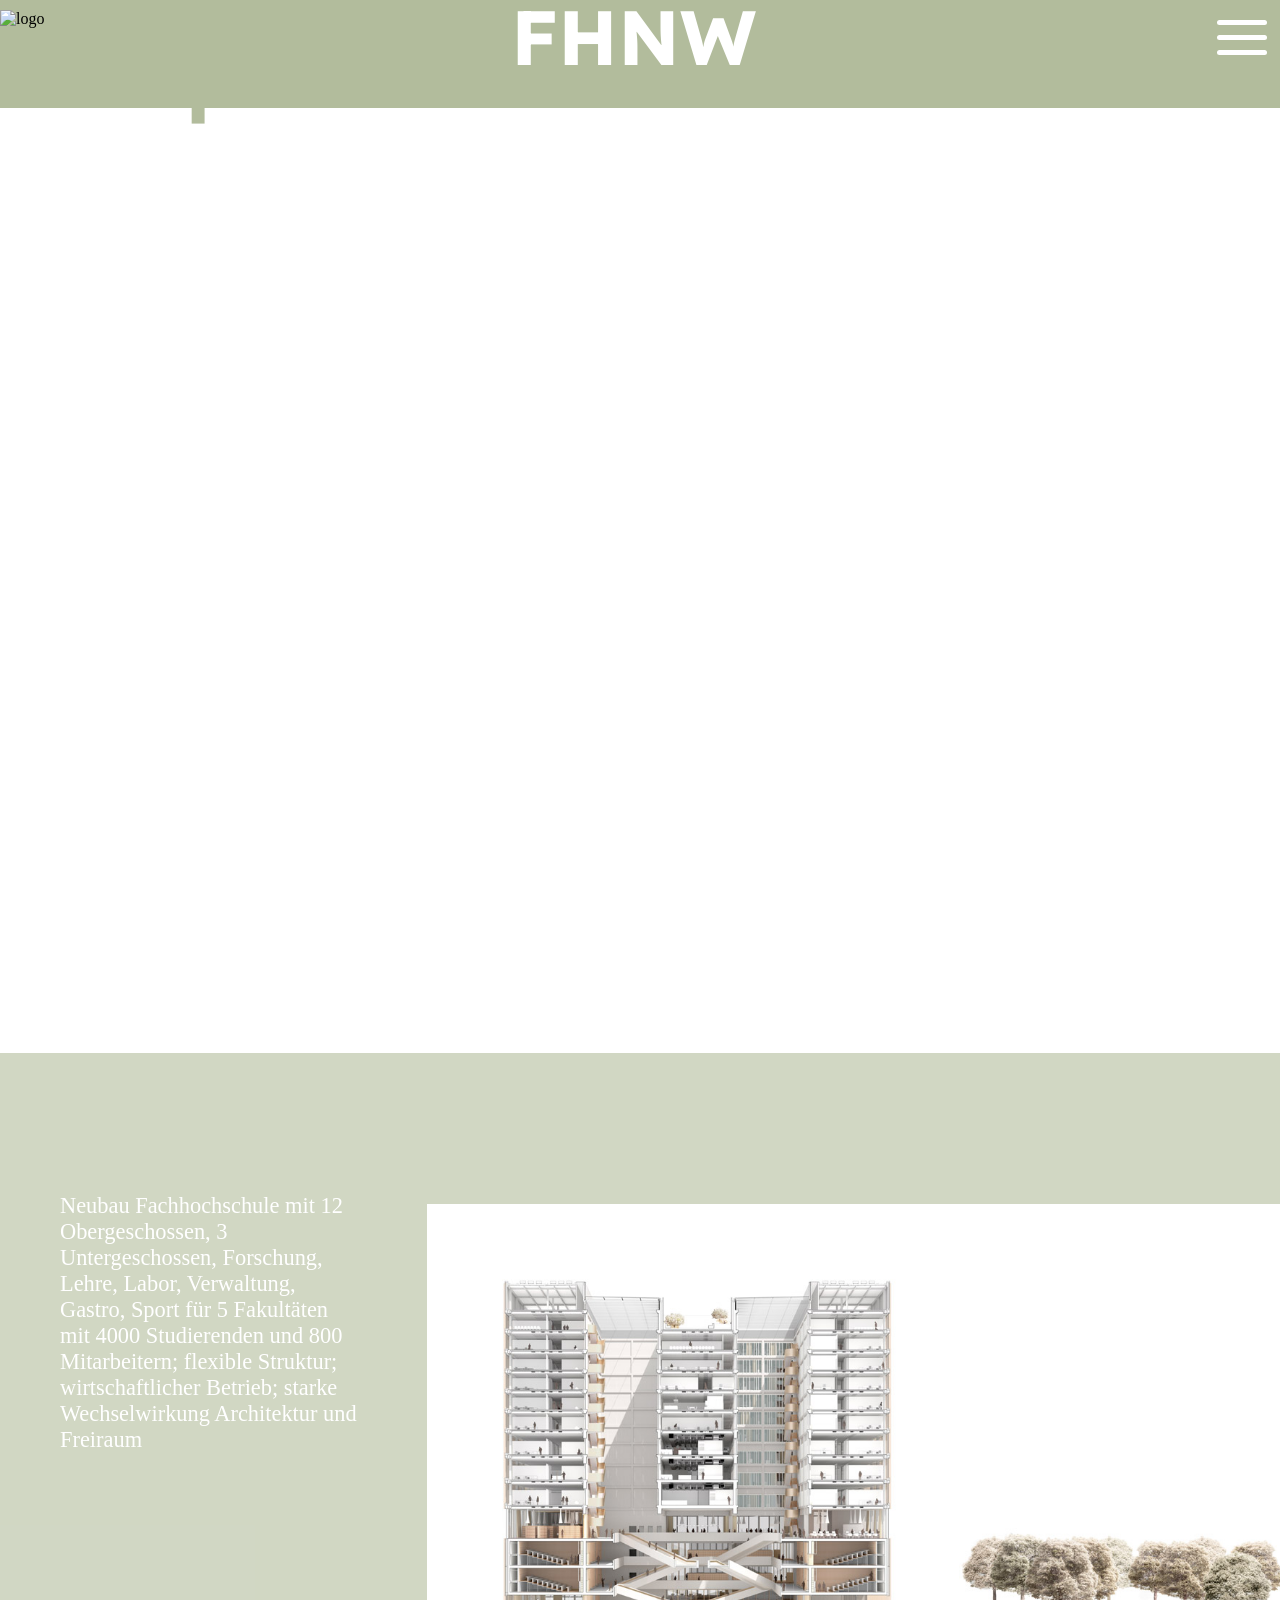
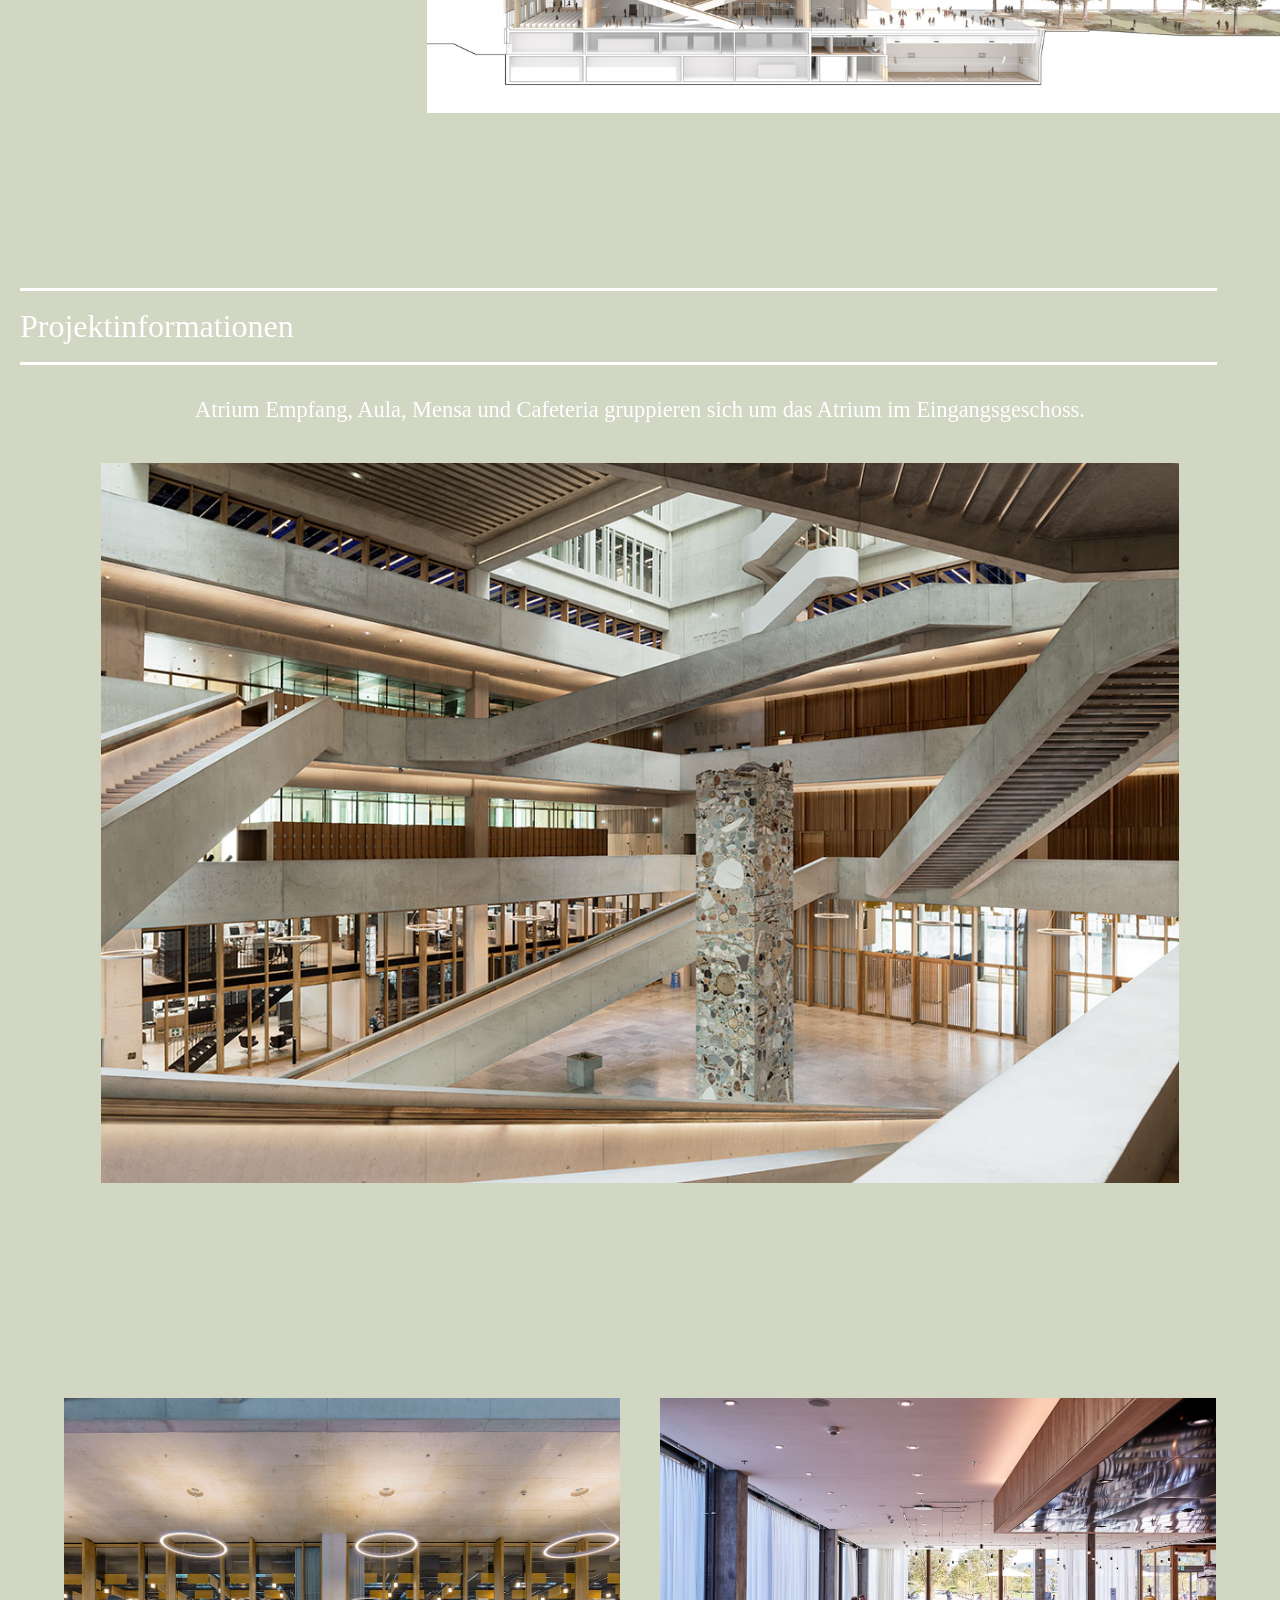
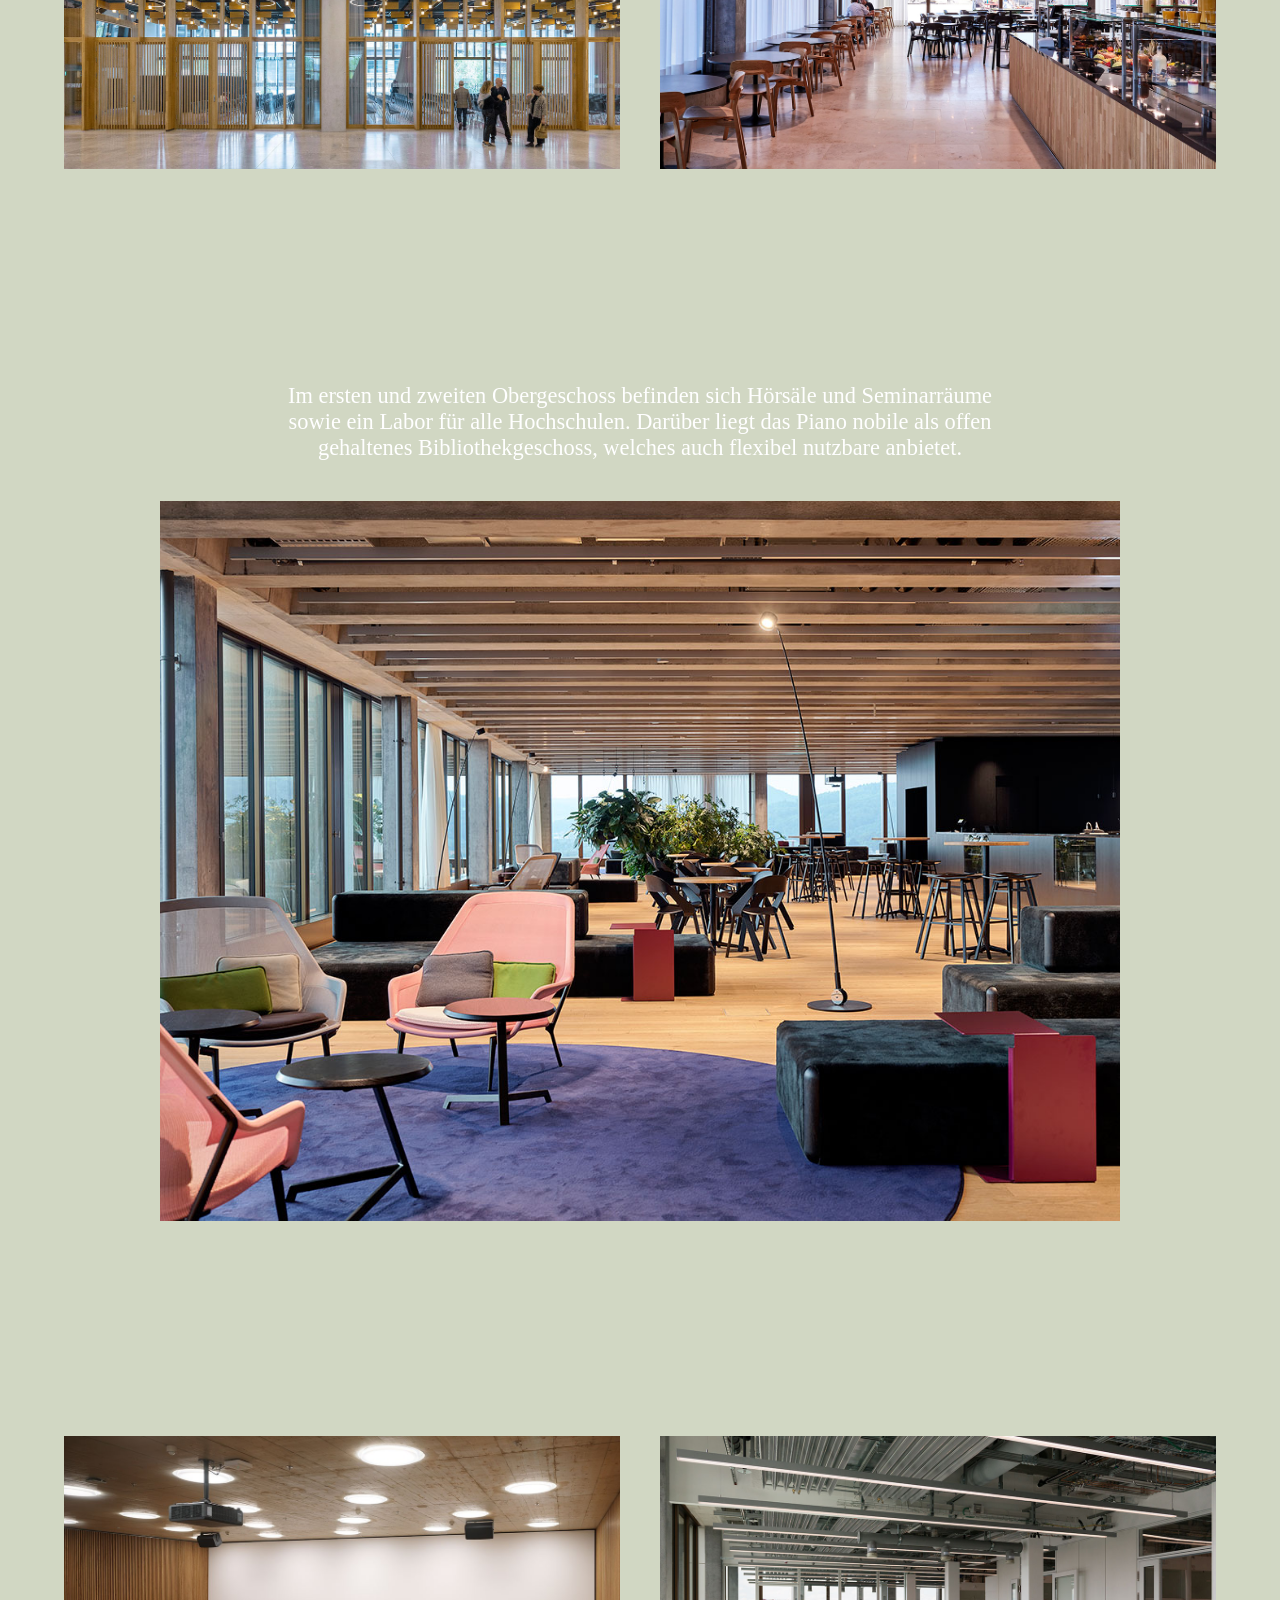
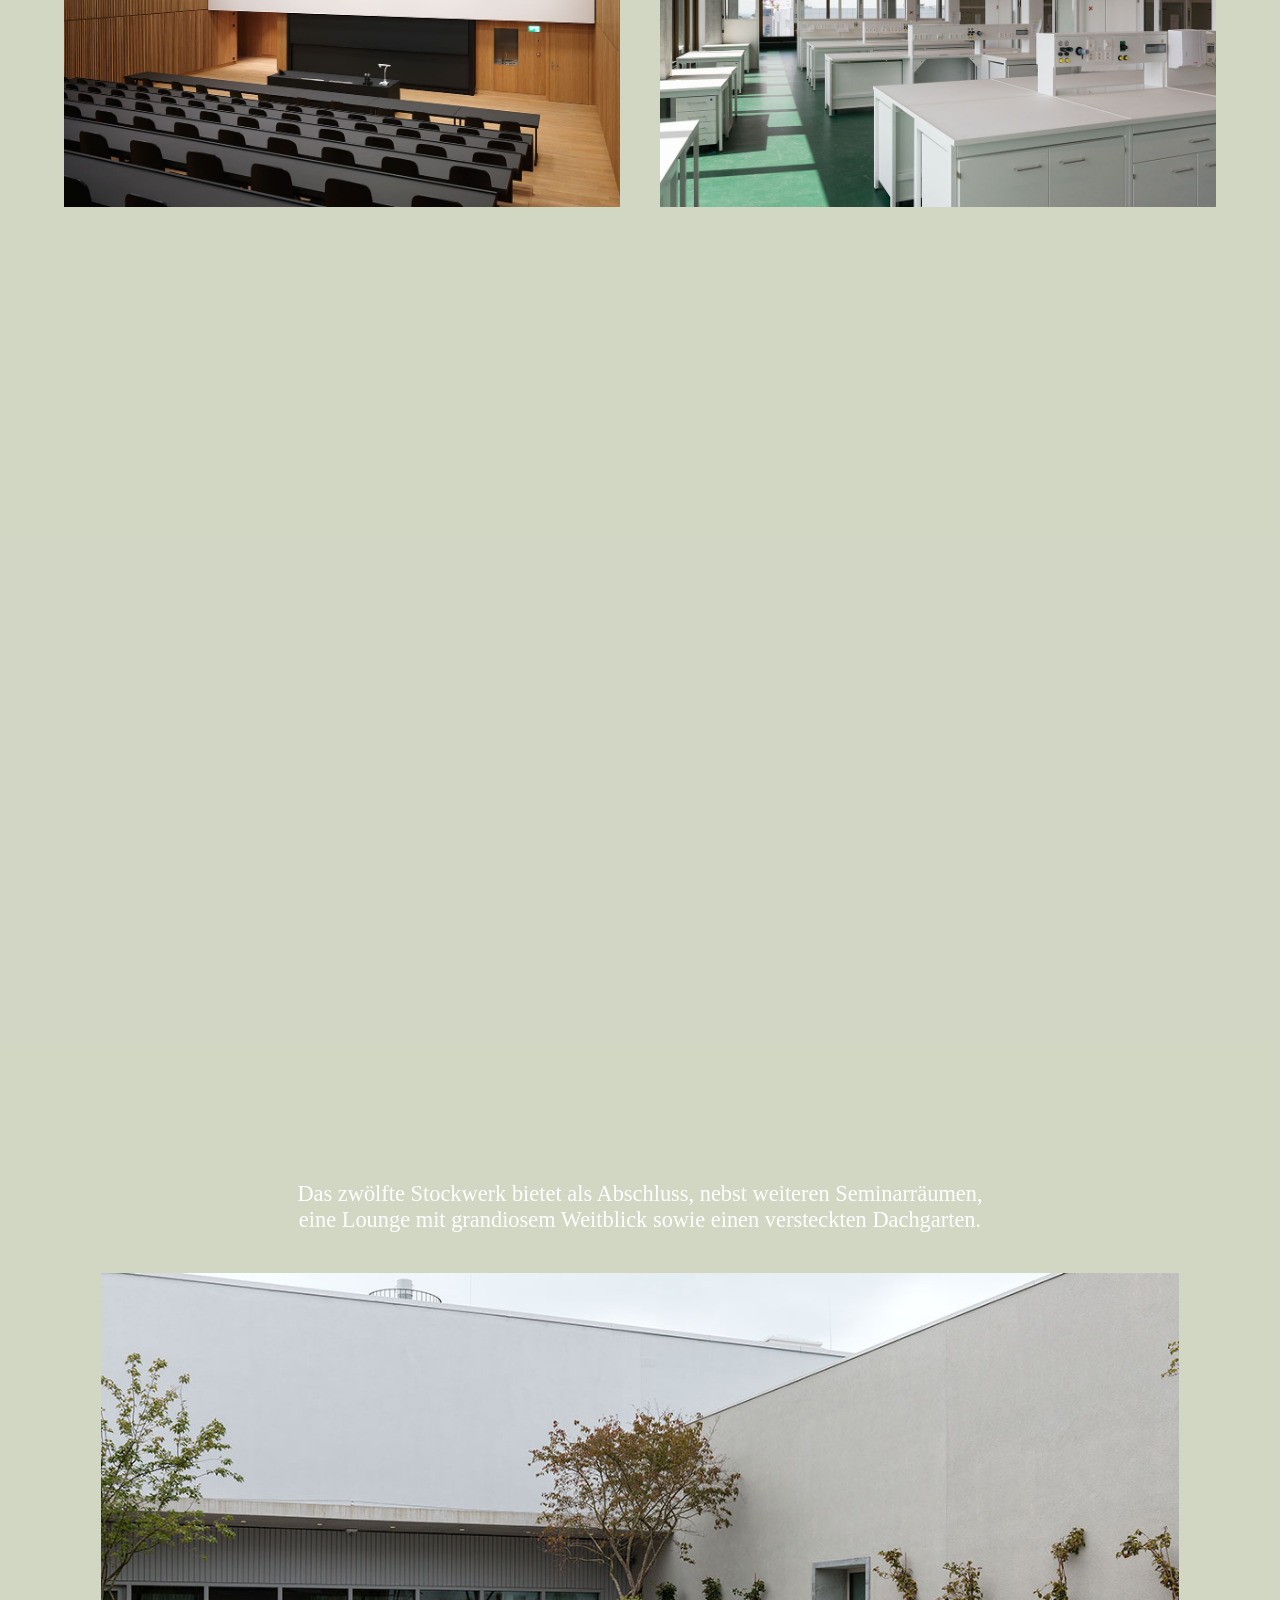
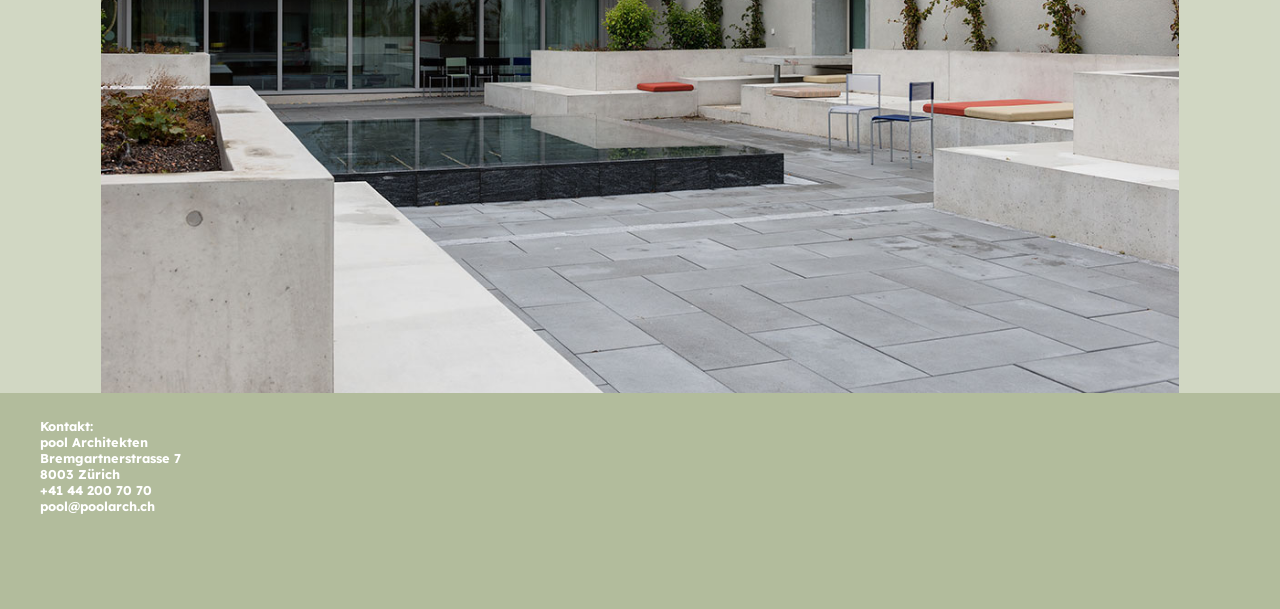
==== index.html @ 94c673ba "first commit" ====
<!DOCTYPE html>
<html lang="en">

<head>
<meta charset="UTF-8">
<meta name="viewport" content="width=device-width, initial-scale=1.0">
<title>Campus Muttenz</title>
<link rel="stylesheet" href="assets/css/style.css">
</head>

<body>

<header>

    <div class="logo">
        <img src="assets/images/pool.svg" alt="logo">
    </div>

    <div class="FHNW lexend-700">
        FHNW
    </div>

    <div class="menu">
        <div class="box">
            <div></div>
            <div></div>
            <div></div>
        </div>
    </div>

</header>

<section id="hero">

    <div class="leftcol"></div>

    <div class="centercol"></div>

    <div class="rightcol"></div>

    <div class="muttenz lexend-700">
        Muttenz
    </div>

    <div class="campus lexend-700">
        Campus
    </div>
</section>

<section class="content">

         <p class="caption lexend-400">
            Neubau Fachhochschule mit 12 Obergeschossen, 3 Untergeschossen, Forschung, Lehre, Labor, Verwaltung, Gastro, Sport für 5 Fakultäten mit 4000 Studierenden und 800 Mitarbeitern; flexible Struktur; wirtschaftlicher Betrieb; starke Wechselwirkung Architektur und Freiraum
             </p>  

        <div class="main"></div>
    
</section>

<section>
    <div class="infos">
       
        <p class="projekt lexend-400">
        Projektinformationen </p>
   
    </div>
</section>

<section class="bilder">


        <p class="atrium lexend-400">
            Atrium Empfang, Aula, Mensa und Cafeteria gruppieren sich um das Atrium im Eingangsgeschoss.</p>

        <div class="bilder-grid">
            <div class="img1"></div>
            <div class="img2"></div>
            <div class="img3"></div>
        </div>
    </div>

     <p class="raume lexend-400">
            Im ersten und zweiten Obergeschoss befinden sich Hörsäle und Seminarräume <br>
           sowie ein Labor für alle Hochschulen. Darüber liegt das Piano nobile als offen <br>
           gehaltenes Bibliothekgeschoss, welches auch flexibel nutzbare anbietet. <br></p>

        <div class="bilder-grid2">
            <div class="img4"></div>
            <div class="img5"></div>
            <div class="img6"></div>
            <div class="img7"></div>
            <div class="img8"></div>
        </div>
    </div>

     <p class="terasse lexend-400">
          Das zwölfte Stockwerk bietet als Abschluss, nebst weiteren Seminarräumen, <br>
          eine Lounge mit grandiosem Weitblick sowie einen versteckten Dachgarten.<br>
        </p>

        <div class="bilder-grid3">
            <div class="img9"></div>

        </div>
    </div>
</section>

<section class="futter">
 <div class="adresse lexend-700">
    Kontakt: <br>
    pool Architekten <br>
    Bremgartnerstrasse 7<br>
    8003 Zürich<br>
    +41 44 200 70 70<br>
    pool@poolarch.ch<br>
 </div>

    <div class="logoG"></div>

</section>

</body>
</html>
---- assets/css/style.css ----
@import url('https://fonts.googleapis.com/css2?family=Lexend:wght@100..900&display=swap');

body{
  margin:0;
  padding:0;
}

.lexend-700 {
  font-family: "Lexend", sans-serif;
  font-optical-sizing: auto;
  font-weight: 700;
  font-style: normal;
}

/* Header und navig */

header {
  display: flex;
  background-color: rgb(178, 188, 156);
  height: 12vh;
  width: 100%;
  position: fixed;
  top:0;
  z-index:1000;
}

.logo {
  width:33%;
  padding-top: 10px;
}

.logo img {
  width: 40%;
  max-width: 200px;
}

.FHNW {
  width:33%;
  font-size: 6vw;
  color: white;
  text-align: center;
  line-height: 95%;
}

.menu {
  width:33%;
  display: flex;
  justify-content: flex-end;
}

.box {
  padding-top: 10px;
}

.box div {
  border-radius: 5px;
  height: 5px;
  width:50px;
  background-color: white;
  margin: 10px auto;
}

/* erste section */

#hero{
  margin-top:12vh;
  position: relative;
  display:grid;

  grid-template-columns: 1fr 2fr 1fr;
  grid-template-rows: 1fr 200px;

  /*height: calc(100vh - 80px);*/
  height: 105vh; 
}

.leftcol{
  background-image: url("../images/0275_Lichthof_AH_gross.jpg");
  width: 100%;
  height: auto;
  background-size: cover;
  background-position: top right;
  grid-column: 1/2;
  grid-row:1/3;
  opacity: 0.3;
}

.centercol  {
  background-image: url("../images/0275_aussen_Park_AH_gross.jpg");
  background-size: cover;
  background-position: top;
  grid-column: 2/3;
  grid-row:1/3;
}

.rightcol{
  background-image: url("../images/0275_Lichthof_Treppe_AH_gross.jpg");
  background-size: cover;
  background-position: top left;
  grid-column: 3/4;
  grid-row:1/3;
  opacity: 0.3;
}

.muttenz {
  grid-column: 2/3;
  grid-row: 2/3;
  text-align: center;
  color: rgb(255, 255, 255);
  font-size: 10rem;
  transform: scale(1.4);
  margin-top:-60px;

}

.campus {
  grid-column: 1/2;
  grid-row: 1/3;
  color: rgb(178, 188, 156);
  font-size:5rem;
  writing-mode:sideways-lr;
  z-index: 5;
  padding-bottom: 30px;
  padding-right: 120px;
  justify-self: end;
transform: translateY(-82px);
  
}


/*erster content grid */

.content{
  background-color: rgb(178, 188, 156,0.6);
  width:100%;
  margin:0px;

  display:grid;
  grid-template-columns:1fr 1fr 1fr;
  align-items:center;
}



.main{
  background-image:url("../images/0275_Schnittperspektive_gross.jpg");
  background-size:contain;
  background-repeat:no-repeat;
  background-position:right center;

  height:90vh;     
  grid-column:2/4;
  grid-row:1/3;
}

/* text bei bild */

.caption{
  grid-column:1/2;
  grid-row:1/2;
  margin-top:140px;
  margin-left: 60px;

  color:rgb(255, 255, 255);
  font-size:1.4rem;
 max-width:300px;

}



.infos {
width:100%;
margin: 0px;
min-height: 10vh;
background-color: rgb(178, 188, 156,0.6);
  display:grid;
  grid-template-columns: 1fr 1fr;
  grid-template-rows: 1fr;
}
.projekt {
  grid-column: 1/3;
  margin-left: 20px;
  color: white;
  font-size: 2rem;
  margin-top: 25px;


  position: relative; 
  padding: 20px 0;      /* der platz für die linien */
}

/* obere Linie */
.projekt::before{
  content:"";
  position:absolute;

  top:0;
  left:0;

  width:95%;
  height:3px;

  background:white;
}

/* untere Linie */
.projekt::after{
  content:"";
  position:absolute;

  bottom:0;
  left:0;

  width:95%;
  height:3px;

  background:white;
}

.bilder{
  background-color: rgb(178,188,156,0.6);
  padding:0px;
}

/* TEXT */

.atrium{
  text-align:center;
  color:white;
  font-size:1.4rem;
  max-width:900px;
  padding:0px;  
  margin:0 auto 40px auto;
}
.raume,
.terasse{
  text-align:center;
  color:white;
  font-size:1.4rem;
  max-width:900px;
  padding:0px;
  margin-top: 0px;
  margin:40px auto;
 
}

/* GRID FÜR BILDER */

.bilder-grid,
.bilder-grid2,
.bilder-grid3{
  display:grid;
  grid-template-columns:1fr 1fr;
  grid-auto-rows:80vh;
  gap:40px;
  width:90%;
  margin:auto;
}
/* BILDER */

.img1,
.img4,
.img9{
  grid-column:1/3;
}

.img1{ background-image:url("../images/0275_Atrium_AH_gross.jpg"); }
.img2{ background-image:url("../images/0275_EG_Aula_MvdB_gross.jpg"); }
.img3{ background-image:url("../images/0275_EG_Cafeteria_MN_gross.jpg"); }

.img4{ background-image:url("../images/0275_OG12_Lounge_MN_gross.jpg"); }
.img5{ background-image:url("../images/0275_Hoersaal_AH_gross.jpg"); }
.img6{ background-image:url("../images/0275_Labor_HLS_AH_gross.jpg"); }
.img7{ background-image:url("../images/0275_Lichthof_AH_gross.jpg"); }
.img8{ background-image:url("../images/0275_Lichthof_Treppe_AH_gross.jpg"); }

.img9{ background-image:url("../images/0275_Dachgarten_AH_gross.jpg"); }

/* gemeinsame Bildregeln */

.img1,.img2,.img3,.img4,.img5,.img6,.img7,.img8,.img9{
  background-size:contain;
  background-repeat:no-repeat;
  background-position:center;
}
.futter {
background-color: rgb(178, 188, 156);
  height: 24vh;
  display: grid;
  grid-template-columns: 1fr 1fr;
  
  width: 100%;
  z-index:1000;
}

.adresse{
  grid-column: 1/2;
  margin-left: 40px;
  max-width: 300px;
  color: white;
  font-size: 0.8rem;
  margin-top: 25px;
  background-position:center;
}

.logoG{
  grid-column: 2/3;
  background-image: url("../images/pool.svg");
  background-repeat:no-repeat;
  background-position: right;
  width:40%;
  margin-right: 20px;
  justify-self:end;
}
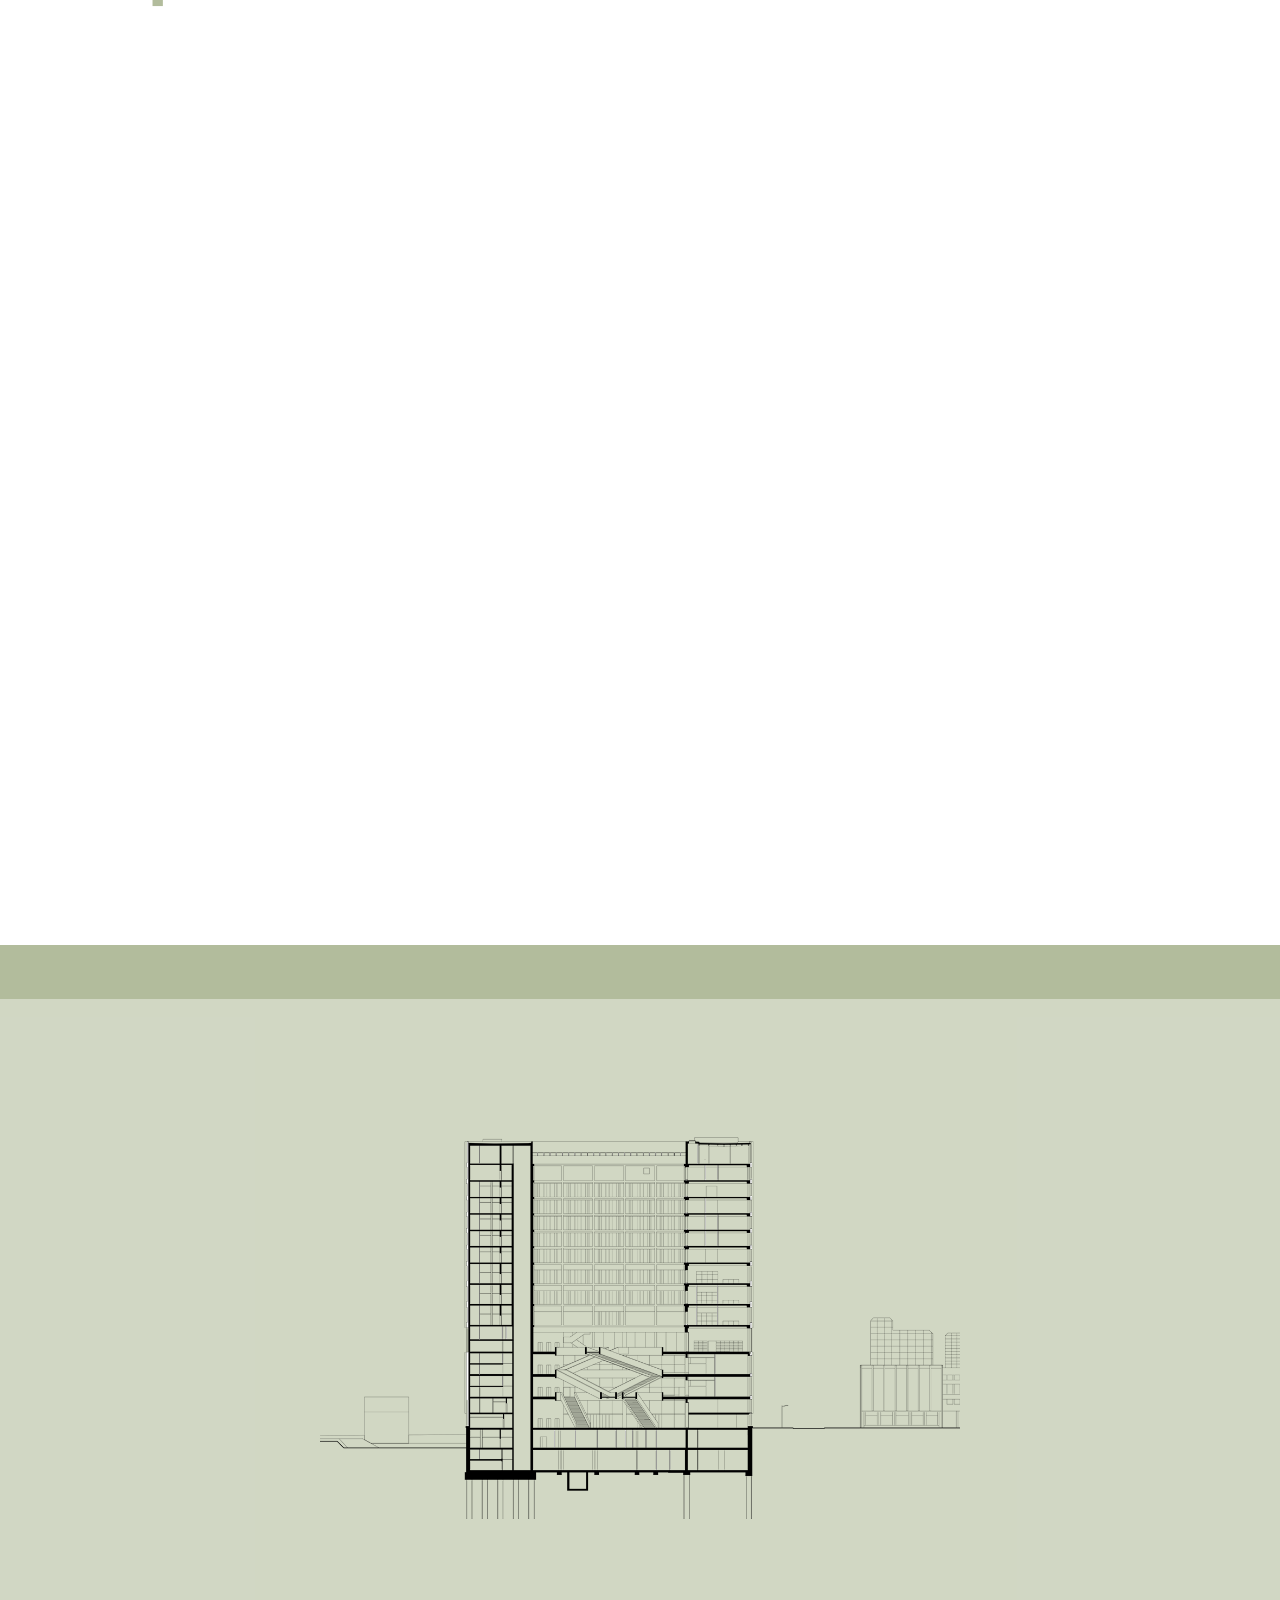
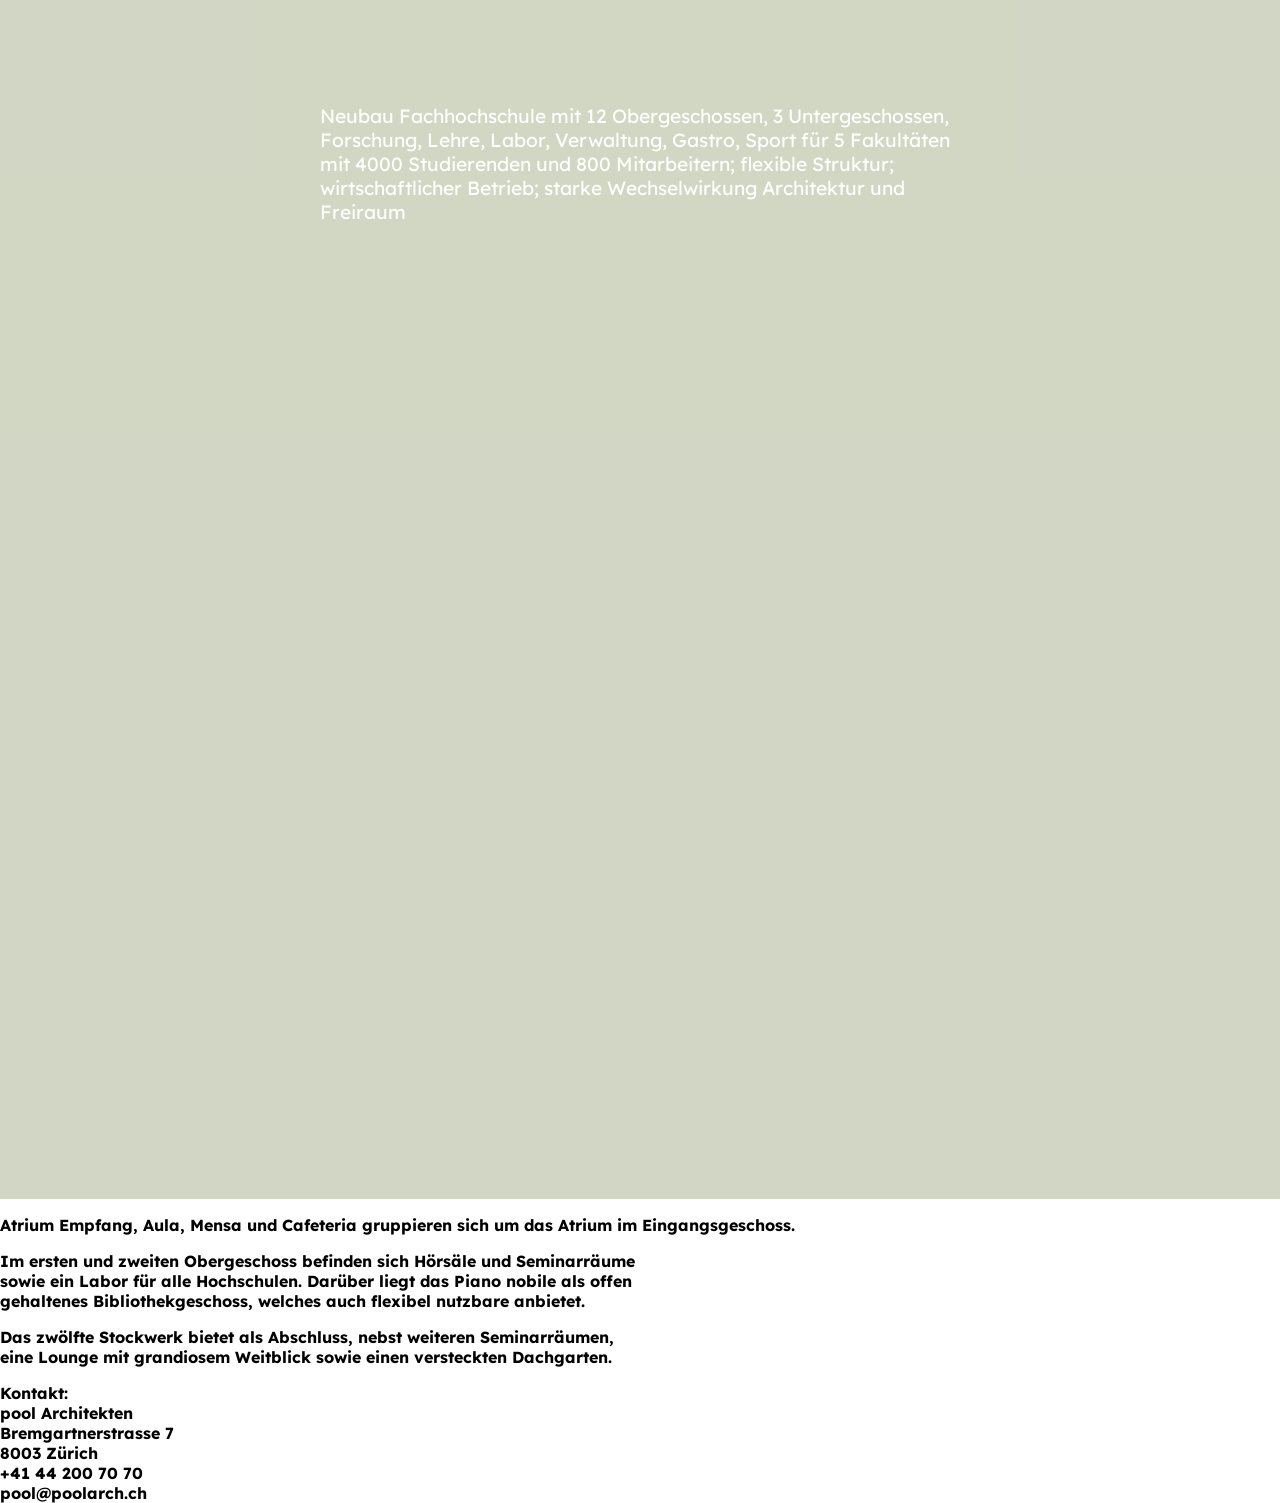
==== commit 101d14e5: "test" ====
--- a/index.html
+++ b/index.html
@@ -6,11 +6,14 @@
 <meta name="viewport" content="width=device-width, initial-scale=1.0">
 <title>Campus Muttenz</title>
 <link rel="stylesheet" href="assets/css/style.css">
+<style>
+@import url('https://fonts.googleapis.com/css2?family=Lexend:wght@100..900&family=Playfair+Display:ital,wght@0,400..900;1,400..900&display=swap');
+</style>
 </head>
 
 <body>
 
-<header>
+<!--<header>
 
     <div class="logo">
         <img src="assets/images/pool.svg" alt="logo">
@@ -26,7 +29,7 @@
             <div></div>
             <div></div>
         </div>
-    </div>
+    </div>-->
 
 </header>
 
@@ -45,7 +48,9 @@
     <div class="campus lexend-700">
         Campus
     </div>
-</section>
+</section> 
+
+<div class="space"></div>
 
 <section class="content">
 
@@ -57,19 +62,18 @@
     
 </section>
 
-<section>
-    <div class="infos">
-       
-        <p class="projekt lexend-400">
-        Projektinformationen </p>
-   
-    </div>
+<section class="bereiche">
+        <div class="eingang"></div>
+
+    <div class="atrium"></div>
+
+    <div class="dach"></div>
 </section>
 
 <section class="bilder">
 
 
-        <p class="atrium lexend-400">
+        <p class="atrium lexend-700">
             Atrium Empfang, Aula, Mensa und Cafeteria gruppieren sich um das Atrium im Eingangsgeschoss.</p>
 
         <div class="bilder-grid">
@@ -79,7 +83,7 @@
         </div>
     </div>
 
-     <p class="raume lexend-400">
+     <p class="raume lexend-700">
             Im ersten und zweiten Obergeschoss befinden sich Hörsäle und Seminarräume <br>
            sowie ein Labor für alle Hochschulen. Darüber liegt das Piano nobile als offen <br>
            gehaltenes Bibliothekgeschoss, welches auch flexibel nutzbare anbietet. <br></p>
@@ -93,7 +97,7 @@
         </div>
     </div>
 
-     <p class="terasse lexend-400">
+     <p class="terasse lexend-700">
           Das zwölfte Stockwerk bietet als Abschluss, nebst weiteren Seminarräumen, <br>
           eine Lounge mit grandiosem Weitblick sowie einen versteckten Dachgarten.<br>
         </p>
--- a/assets/css/style.css
+++ b/assets/css/style.css
@@ -1,5 +1,3 @@
-@import url('https://fonts.googleapis.com/css2?family=Lexend:wght@100..900&display=swap');
-
 body{
   margin:0;
   padding:0;
@@ -12,12 +10,20 @@
   font-style: normal;
 }
 
+.lexend-400 {
+  font-family: "Lexend", sans-serif;
+  font-optical-sizing: auto;
+  font-weight: 400;
+  font-style: normal;
+}
+
 /* Header und navig */
 
-header {
+/*header {
   display: flex;
   background-color: rgb(178, 188, 156);
-  height: 12vh;
+  
+  height: 10vh;
   width: 100%;
   position: fixed;
   top:0;
@@ -39,7 +45,7 @@
   font-size: 6vw;
   color: white;
   text-align: center;
-  line-height: 95%;
+  line-height: 90%;
 }
 
 .menu {
@@ -63,12 +69,11 @@
 /* erste section */
 
 #hero{
-  margin-top:12vh;
   position: relative;
   display:grid;
 
   grid-template-columns: 1fr 2fr 1fr;
-  grid-template-rows: 1fr 200px;
+  grid-template-rows: 1fr 36vh;
 
   /*height: calc(100vh - 80px);*/
   height: 105vh; 
@@ -107,9 +112,9 @@
   grid-row: 2/3;
   text-align: center;
   color: rgb(255, 255, 255);
-  font-size: 10rem;
+  font-size: 11vw;
   transform: scale(1.4);
-  margin-top:-60px;
+ 
 
 }
 
@@ -117,17 +122,25 @@
   grid-column: 1/2;
   grid-row: 1/3;
   color: rgb(178, 188, 156);
-  font-size:5rem;
+  font-size:5vw;
   writing-mode:sideways-lr;
   z-index: 5;
-  padding-bottom: 30px;
-  padding-right: 120px;
+  padding-bottom: 10vh;
+  padding-right: 12vh;
   justify-self: end;
-transform: translateY(-82px);
+  
+transform: translateY(-8vh);
   
 }
 
-
+.space{
+  display: flex;
+  background-color: rgb(178, 188, 156);
+  
+  height: 6vh;
+  width: 100%;
+  z-index:1000;
+}
 /*erster content grid */
 
 .content{
@@ -136,180 +149,50 @@
   margin:0px;
 
   display:grid;
-  grid-template-columns:1fr 1fr 1fr;
+  position: relative;
+  grid-template-columns:1fr 2fr 1fr;
+  grid-template-rows: 70% 30%;
   align-items:center;
+  height: 100vh;
 }
 
 
 
 .main{
-  background-image:url("../images/0275_Schnittperspektive_gross.jpg");
+  background-image:url("../planel/0275_Schnitt02_gross.png");
   background-size:contain;
   background-repeat:no-repeat;
-  background-position:right center;
-
-  height:90vh;     
-  grid-column:2/4;
-  grid-row:1/3;
+  background-position:center;
+  height:80vh;     
+  grid-column:2/3;
+  grid-row: 1/2;
+  
+ 
 }
 
 /* text bei bild */
 
 .caption{
-  grid-column:1/2;
-  grid-row:1/2;
-  margin-top:140px;
-  margin-left: 60px;
+  grid-column: 2/3;
+  grid-row:2/3;
+  color:rgb(255, 255, 255);
+  font-size: 1.5vw;
+  display: grid;
+  place-items: center;
+ 
+}
 
-  color:rgb(255, 255, 255);
-  font-size:1.4rem;
- max-width:300px;
+.bereiche{
+  background-color: rgb(178, 188, 156,0.6);
+  width:100%;
+  margin:0px;
 
+  display:grid;
+  position: relative;
+  grid-template-columns:1fr 1fr 1fr;
+  grid-template-rows: 70% 30%;
+  align-items:center;
+  height: 100vh;
 }
 
 
-
-.infos {
-width:100%;
-margin: 0px;
-min-height: 10vh;
-background-color: rgb(178, 188, 156,0.6);
-  display:grid;
-  grid-template-columns: 1fr 1fr;
-  grid-template-rows: 1fr;
-}
-.projekt {
-  grid-column: 1/3;
-  margin-left: 20px;
-  color: white;
-  font-size: 2rem;
-  margin-top: 25px;
-
-
-  position: relative; 
-  padding: 20px 0;      /* der platz für die linien */
-}
-
-/* obere Linie */
-.projekt::before{
-  content:"";
-  position:absolute;
-
-  top:0;
-  left:0;
-
-  width:95%;
-  height:3px;
-
-  background:white;
-}
-
-/* untere Linie */
-.projekt::after{
-  content:"";
-  position:absolute;
-
-  bottom:0;
-  left:0;
-
-  width:95%;
-  height:3px;
-
-  background:white;
-}
-
-.bilder{
-  background-color: rgb(178,188,156,0.6);
-  padding:0px;
-}
-
-/* TEXT */
-
-.atrium{
-  text-align:center;
-  color:white;
-  font-size:1.4rem;
-  max-width:900px;
-  padding:0px;  
-  margin:0 auto 40px auto;
-}
-.raume,
-.terasse{
-  text-align:center;
-  color:white;
-  font-size:1.4rem;
-  max-width:900px;
-  padding:0px;
-  margin-top: 0px;
-  margin:40px auto;
- 
-}
-
-/* GRID FÜR BILDER */
-
-.bilder-grid,
-.bilder-grid2,
-.bilder-grid3{
-  display:grid;
-  grid-template-columns:1fr 1fr;
-  grid-auto-rows:80vh;
-  gap:40px;
-  width:90%;
-  margin:auto;
-}
-/* BILDER */
-
-.img1,
-.img4,
-.img9{
-  grid-column:1/3;
-}
-
-.img1{ background-image:url("../images/0275_Atrium_AH_gross.jpg"); }
-.img2{ background-image:url("../images/0275_EG_Aula_MvdB_gross.jpg"); }
-.img3{ background-image:url("../images/0275_EG_Cafeteria_MN_gross.jpg"); }
-
-.img4{ background-image:url("../images/0275_OG12_Lounge_MN_gross.jpg"); }
-.img5{ background-image:url("../images/0275_Hoersaal_AH_gross.jpg"); }
-.img6{ background-image:url("../images/0275_Labor_HLS_AH_gross.jpg"); }
-.img7{ background-image:url("../images/0275_Lichthof_AH_gross.jpg"); }
-.img8{ background-image:url("../images/0275_Lichthof_Treppe_AH_gross.jpg"); }
-
-.img9{ background-image:url("../images/0275_Dachgarten_AH_gross.jpg"); }
-
-/* gemeinsame Bildregeln */
-
-.img1,.img2,.img3,.img4,.img5,.img6,.img7,.img8,.img9{
-  background-size:contain;
-  background-repeat:no-repeat;
-  background-position:center;
-}
-.futter {
-background-color: rgb(178, 188, 156);
-  height: 24vh;
-  display: grid;
-  grid-template-columns: 1fr 1fr;
-  
-  width: 100%;
-  z-index:1000;
-}
-
-.adresse{
-  grid-column: 1/2;
-  margin-left: 40px;
-  max-width: 300px;
-  color: white;
-  font-size: 0.8rem;
-  margin-top: 25px;
-  background-position:center;
-}
-
-.logoG{
-  grid-column: 2/3;
-  background-image: url("../images/pool.svg");
-  background-repeat:no-repeat;
-  background-position: right;
-  width:40%;
-  margin-right: 20px;
-  justify-self:end;
-}
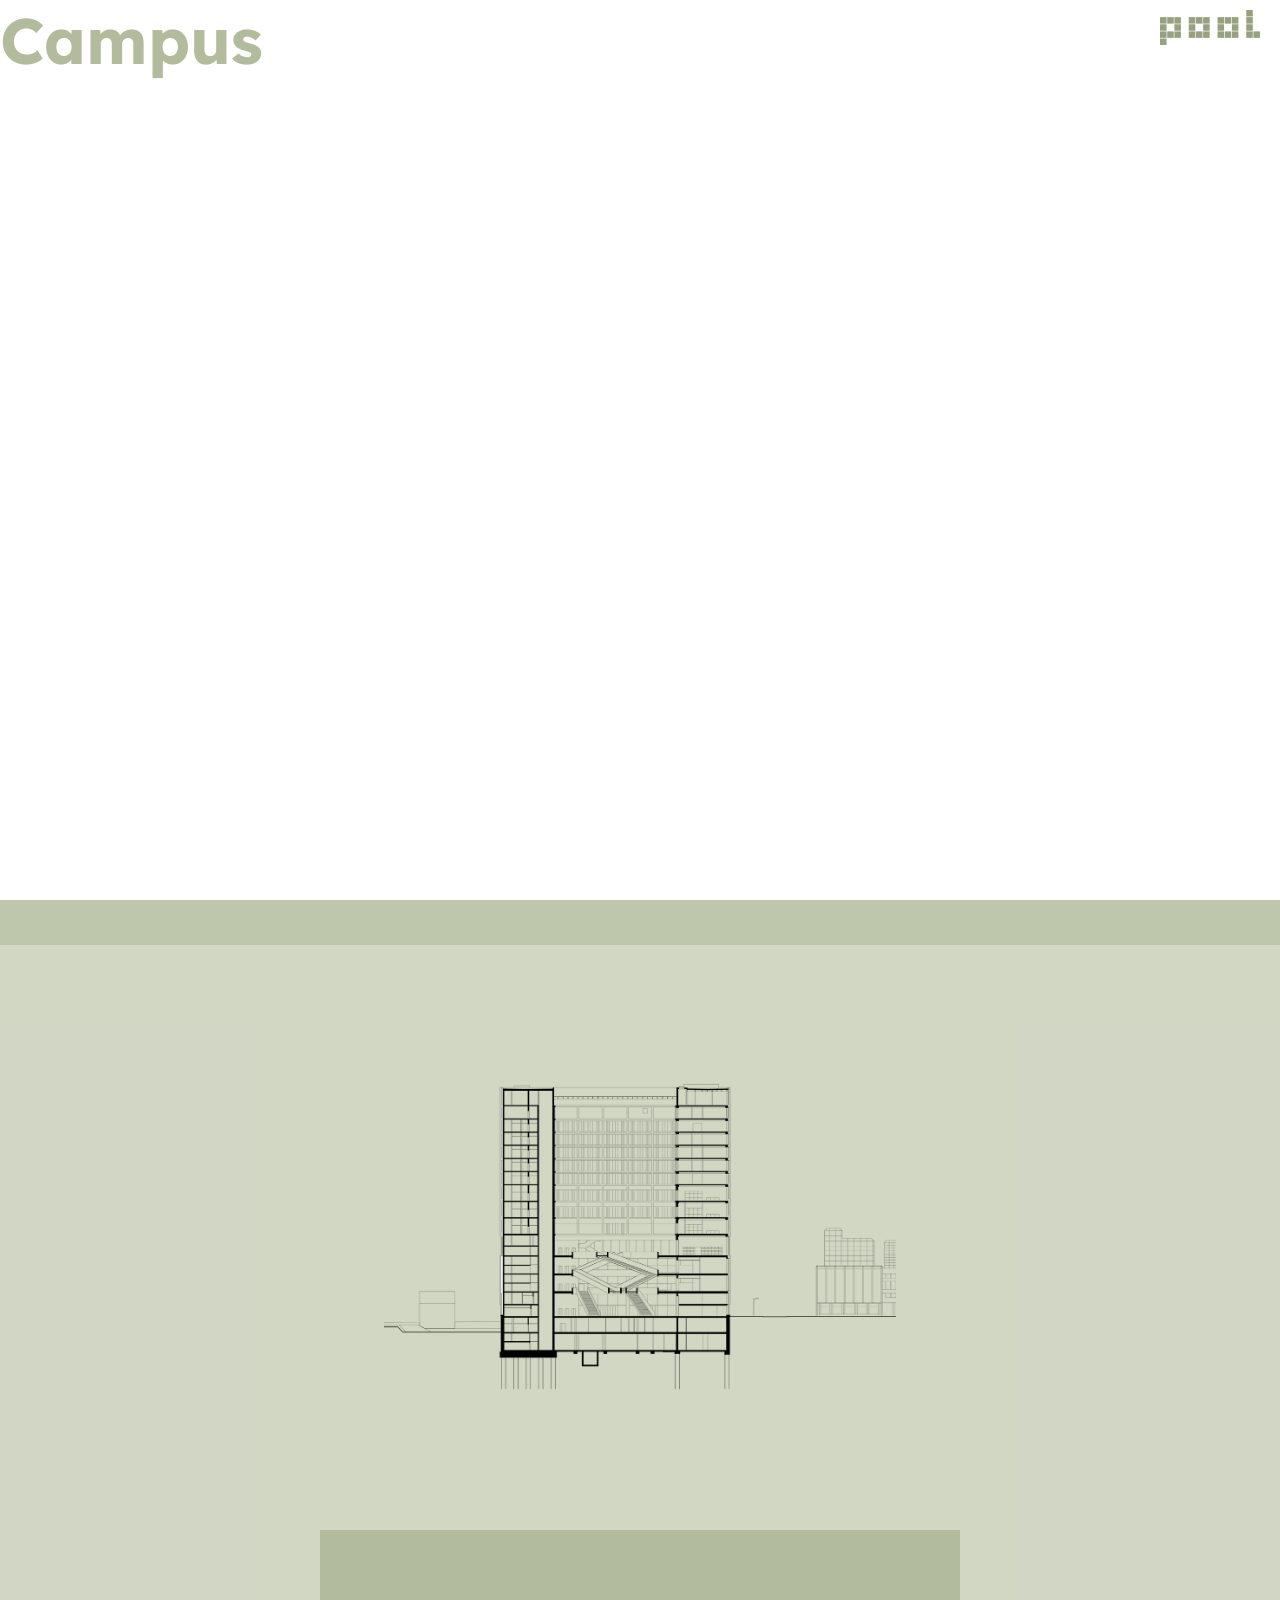
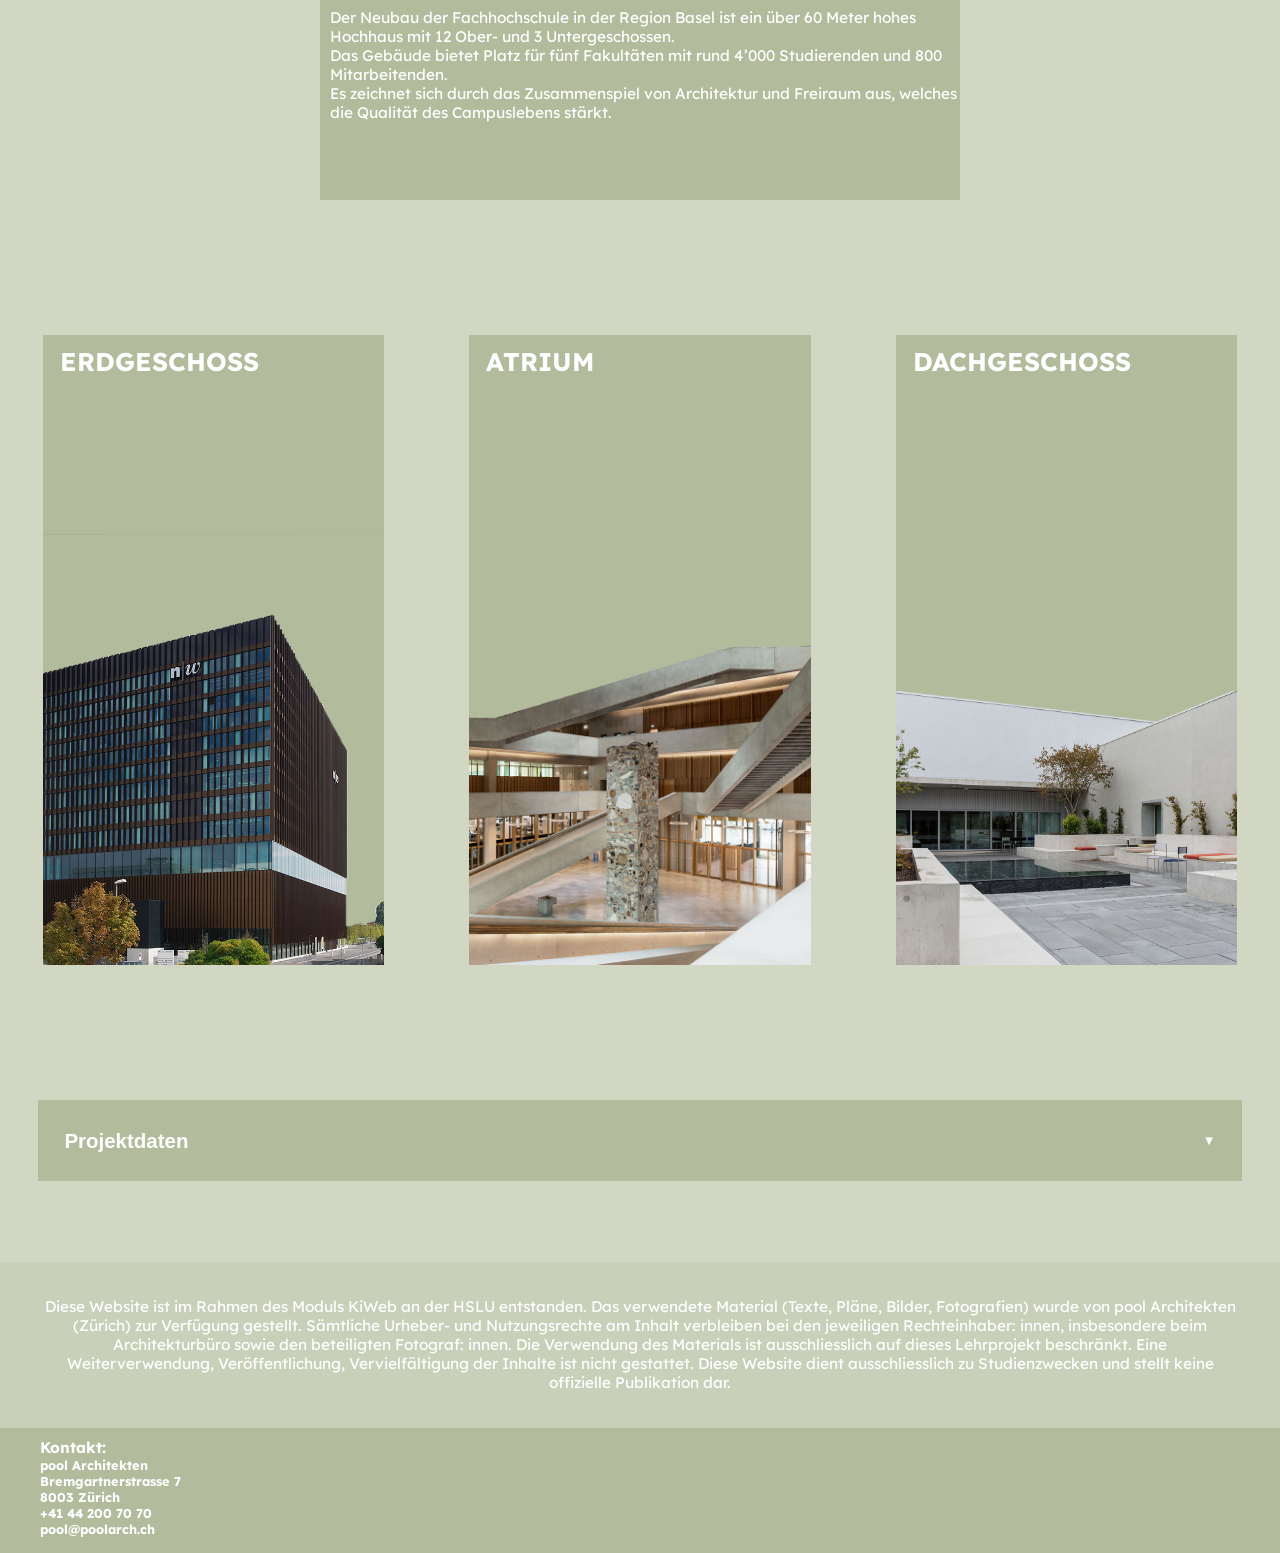
==== commit cc5c2c69: "final" ====
--- a/index.html
+++ b/index.html
@@ -11,28 +11,9 @@
 </style>
 </head>
 
+
 <body>
 
-<!--<header>
-
-    <div class="logo">
-        <img src="assets/images/pool.svg" alt="logo">
-    </div>
-
-    <div class="FHNW lexend-700">
-        FHNW
-    </div>
-
-    <div class="menu">
-        <div class="box">
-            <div></div>
-            <div></div>
-            <div></div>
-        </div>
-    </div>-->
-
-</header>
-
 <section id="hero">
 
     <div class="leftcol"></div>
@@ -40,6 +21,8 @@
     <div class="centercol"></div>
 
     <div class="rightcol"></div>
+    
+    <div class="logo_color"></div>
 
     <div class="muttenz lexend-700">
         Muttenz
@@ -50,78 +33,173 @@
     </div>
 </section> 
 
-<div class="space"></div>
+<!-- <div class="space"></div> -->
 
 <section class="content">
 
-         <p class="caption lexend-400">
-            Neubau Fachhochschule mit 12 Obergeschossen, 3 Untergeschossen, Forschung, Lehre, Labor, Verwaltung, Gastro, Sport für 5 Fakultäten mit 4000 Studierenden und 800 Mitarbeitern; flexible Struktur; wirtschaftlicher Betrieb; starke Wechselwirkung Architektur und Freiraum
-             </p>  
-
+        <div class="background-color"></div>
+        <div class="space"></div>
         <div class="main"></div>
+        <p class="caption lexend-400">
+        Der Neubau der Fachhochschule in der Region Basel ist ein über 60 Meter hohes Hochhaus mit 12 Ober- und 3 Untergeschossen.
+<br>Das Gebäude bietet Platz für fünf Fakultäten mit rund 4’000 Studierenden und 800 Mitarbeitenden. 
+<br>Es zeichnet sich durch das Zusammenspiel von Architektur und Freiraum aus, welches die Qualität des Campuslebens stärkt. </p>  
     
 </section>
 
-<section class="bereiche">
-        <div class="eingang"></div>
-
-    <div class="atrium"></div>
-
-    <div class="dach"></div>
-</section>
-
-<section class="bilder">
-
-
-        <p class="atrium lexend-700">
-            Atrium Empfang, Aula, Mensa und Cafeteria gruppieren sich um das Atrium im Eingangsgeschoss.</p>
-
-        <div class="bilder-grid">
-            <div class="img1"></div>
-            <div class="img2"></div>
-            <div class="img3"></div>
+
+
+<section id="bilder_bereiche" class="bereiche">
+
+   <a href="/ERDGESCHOSS.html" class="box lexend-400">
+        <img src="assets/images/Gebaude.png" class="box__img">
+            <span>ERDGESCHOSS</span>
+    </a>
+
+
+    <a href="atrium.html" class="box lexend-400">
+        <img src="assets/images/Atrium.png" class="box__img">
+            <span>ATRIUM</span>
+    </a>
+
+    <a href="/dach.html" class="box lexend-400">
+        <img src="assets/images/Dachgarten.png" class="box__img">
+            <span>DACHGESCHOSS</span>
+    </a>
+
+</section>
+
+<section class="project">
+  <button onclick="toggleDaten()" class="project__button">
+    <span class="project__title">Projektdaten</span>
+    <span class="project__arrow">&#9660;</span>
+  </button>
+</section>
+
+<section class="project__content lexend-400">
+ <div class="project__content-inner">
+  <div class="project__content-inner_text">
+
+    <strong>Projektnr:</strong> 0275<br>
+    <strong>Projekt:</strong> FHNW-Campus Muttenz
+ 
+
+  <p>
+    <strong>Adresse:</strong><br>
+    Hofackerstrasse 30<br>
+    4132 Muttenz
+  </p>
+
+  <p>
+    <strong>Projektdaten:</strong><br>
+     <strong></strong>Wettbewerb: 2010–2011, 1. Preis<br>
+    Planung: 2011–2018<br>
+    Ausführung: 2014–2018
+     </p>     
+  <p>
+   Grundfläche Gebäude: 64.5 x 72cm<br>
+   Höhe ab Eingangsniveau: 64.5m<br>
+     </p>    
+     
+    <p>
+    <strong>Funktion pool: </strong>
+    <br>Architekt / Gesamtleitung (mit Takt Baumangement AG)<br>
+    <strong>Planungsmodell:</strong>
+    <br>Generalplaner-Modell<br>
+     </p>   
+
+     <p>
+    <strong>Projektbeteiligte:</strong>
+    <br>Bauherrschaft: Hochbauamt Kanton Basel-Landschaft <br>
+    Verantwortlich: Rudolf Panier (HBA)/ Thomas Zangger (Planconsult AG)<br>
+    Auskunft Bauherrschaft PQ: Marco Frigerio, Kantonsbaumeister / Tel. 061 552 66 75br<br> <br>
+    Bauherr Grundausbau: Bau- und Umweltschutzdirektion, Liestal<br>
+    Bauherr Mieterausbau: Fachhochschule Nordwestschweiz, Windisch<br> <br>
+    Wettbewerbsorganisation: Metron Raumentwicklung AG, Brugg<br>
+     </p> 
+
+    <br><strong>Verantwortlich:</strong> <br><br>
+
+  <strong>Generalplanung:</strong> pool Architekten, Zürich / Takt Baumanagement AG, Zürich<br>
+  Verantwortlich: David Leuthold, Andreas Sonderegger (pool), Norman Wöhler (Takt)<br><br>
+
+  <strong>Generalunternehmung:</strong> HRS Real Estate AG, Frauenfeld<br>
+  Verantwortlich: Wolfgang Schäfer (HRS Basel)<br><br>
+
+  <strong>Architekt:</strong> pool Architekten, Zürich<br>
+  David Leuthold, Andreas Sonderegger<br>
+  Mitarbeit: Riet Bezzola, André Schmid (PL), Marcia Ackermann, Christoph Bonke, Matthias Brücke, Stefan Bürgler, Susanna Farkas, Seline Grüter, Franziska Hefti, Samuel Martin, Johannes Zenk<br><br>
+
+  <strong>Landschaftsarchitekt:</strong> Studio Vulkan Landschaftsarchitekten, Zürich<br>
+  Verantwortlich: Lukas Schweingruber<br><br>
+
+  <strong>Bauingenieure:</strong> Schnetzer Puskas Ingenieure AG, Basel/Zürich<br>
+  Verantwortlich: Stefan Bänziger<br><br>
+
+  <strong>HLKS Ingenieur:</strong> Kalt + Halbeisen Ingenieurbüro AG, Zürich<br>
+  Verantwortlich: Haiko Mannschatz<br><br>
+
+  <strong>Weitere Fachplaner:</strong><br>
+  Elektroplanung / ZUKO: Pro Engineering AG, Basel<br>
+  Brandschutz: Visiotec, Allschwil<br>
+  Signaletik: Emanuel Tschumi Grafik Design, Zürich<br>
+  Lichtplanung: Reflexion AG, Zürich<br>
+  Laborplanung: Laborplaner Tonelli AG, Gelterkinden<br>
+  Fassadenplanung: gkp Fassadentechnik AG, Aadorf<br>
+  Möblierung: Inch Furniture, Basel<br>
+  Gastroplanung: hpmisteli AG, Bern<br>
+  Bauphysik: Kopitsis Bauphysik AG, Wohlen<br>
+  Akustik: Applied Acoustics GmbH, Gelterkinden<br>
+  Akustik Atrium: Neuhaus Akustische Architektur KLG, Füllinsdorf<br>
+  Kunst und Bau: Katja Schenker, Zürich<br>
+  Visualisierungen: maaars<br><br>
+
+  <strong>Fotografie:</strong><br>
+  Andrea Helbling, Zürich (Architekturfotografie)<br>
+  Martin Stollenwerk, Zürich (Bauprozess/Buch)<br>
+  Mark Niedermann (Inch Furniture)<br>
+  Marcel van der Burg<br>
+  Lukas Gruntz (architekturbasel.ch)<br><br>
+
+  <strong>Eckdaten Kunst und Bau:</strong><br>
+  Höhe: 10.30 m<br>
+  Grundriss: 2.02 × 2.06 m<br>
+  Gewicht: ca. 100 t<br>
+  Konglomerat aus Beton und diversen Rohstoffen
+</p>
         </div>
     </div>
-
-     <p class="raume lexend-700">
-            Im ersten und zweiten Obergeschoss befinden sich Hörsäle und Seminarräume <br>
-           sowie ein Labor für alle Hochschulen. Darüber liegt das Piano nobile als offen <br>
-           gehaltenes Bibliothekgeschoss, welches auch flexibel nutzbare anbietet. <br></p>
-
-        <div class="bilder-grid2">
-            <div class="img4"></div>
-            <div class="img5"></div>
-            <div class="img6"></div>
-            <div class="img7"></div>
-            <div class="img8"></div>
-        </div>
-    </div>
-
-     <p class="terasse lexend-700">
-          Das zwölfte Stockwerk bietet als Abschluss, nebst weiteren Seminarräumen, <br>
-          eine Lounge mit grandiosem Weitblick sowie einen versteckten Dachgarten.<br>
-        </p>
-
-        <div class="bilder-grid3">
-            <div class="img9"></div>
-
-        </div>
-    </div>
-</section>
+</section>
+
+
+<div class="space2"></div>
+
+<div class="disclaimer lexend-400">
+<p>Diese Website ist im Rahmen des Moduls KiWeb an der HSLU entstanden. 
+  Das verwendete Material (Texte, Pläne, Bilder, Fotografien) wurde von pool Architekten (Zürich) zur Verfügung gestellt.
+ Sämtliche Urheber- und Nutzungsrechte am Inhalt verbleiben bei den jeweiligen Rechteinhaber: innen, insbesondere beim Architekturbüro 
+ sowie den beteiligten Fotograf: innen. Die Verwendung des Materials ist ausschliesslich auf dieses Lehrprojekt beschränkt. Eine Weiterverwendung, 
+ Veröffentlichung, Vervielfältigung der Inhalte ist nicht gestattet.
+ Diese Website dient ausschliesslich zu Studienzwecken und stellt keine offizielle Publikation dar.</p>
+</div>
+
 
 <section class="futter">
+  <div class="kontakt lexend-700">Kontakt:</div>
  <div class="adresse lexend-700">
-    Kontakt: <br>
     pool Architekten <br>
     Bremgartnerstrasse 7<br>
     8003 Zürich<br>
     +41 44 200 70 70<br>
-    pool@poolarch.ch<br>
+    pool@poolarch.ch<br><br>
  </div>
 
     <div class="logoG"></div>
 
 </section>
+
+
+<script src="assets/toggle.js"></script>
 
 </body>
 </html>
--- a/assets/css/style.css
+++ b/assets/css/style.css
@@ -2,6 +2,7 @@
   margin:0;
   padding:0;
 }
+
 
 .lexend-700 {
   font-family: "Lexend", sans-serif;
@@ -17,72 +18,17 @@
   font-style: normal;
 }
 
-/* Header und navig */
-
-/*header {
-  display: flex;
-  background-color: rgb(178, 188, 156);
-  
-  height: 10vh;
-  width: 100%;
-  position: fixed;
-  top:0;
-  z-index:1000;
-}
-
-.logo {
-  width:33%;
-  padding-top: 10px;
-}
-
-.logo img {
-  width: 40%;
-  max-width: 200px;
-}
-
-.FHNW {
-  width:33%;
-  font-size: 6vw;
-  color: white;
-  text-align: center;
-  line-height: 90%;
-}
-
-.menu {
-  width:33%;
-  display: flex;
-  justify-content: flex-end;
-}
-
-.box {
-  padding-top: 10px;
-}
-
-.box div {
-  border-radius: 5px;
-  height: 5px;
-  width:50px;
-  background-color: white;
-  margin: 10px auto;
-}
-
-/* erste section */
-
 #hero{
   position: relative;
   display:grid;
 
   grid-template-columns: 1fr 2fr 1fr;
-  grid-template-rows: 1fr 36vh;
-
-  /*height: calc(100vh - 80px);*/
-  height: 105vh; 
+ grid-template-rows: 1fr 36vh;
+  height: 100vh; 
 }
 
 .leftcol{
   background-image: url("../images/0275_Lichthof_AH_gross.jpg");
-  width: 100%;
-  height: auto;
   background-size: cover;
   background-position: top right;
   grid-column: 1/2;
@@ -101,10 +47,30 @@
 .rightcol{
   background-image: url("../images/0275_Lichthof_Treppe_AH_gross.jpg");
   background-size: cover;
-  background-position: top left;
+  background-position: top middle;
   grid-column: 3/4;
   grid-row:1/3;
   opacity: 0.3;
+}
+
+.logo_color{
+  grid-column: 3 / 4; 
+  grid-row: 1 / 2; 
+
+  align-self: start;
+  justify-self: end;
+
+  position: relative;
+  z-index: 10;    
+
+  background-image: url("../images/pool copy.svg");
+  background-repeat: no-repeat;
+  background-position: right top;
+
+  width:100px;
+  height:200px; 
+  margin-top: 10px;
+  margin-right: 20px;
 }
 
 .muttenz {
@@ -114,8 +80,6 @@
   color: rgb(255, 255, 255);
   font-size: 11vw;
   transform: scale(1.4);
- 
-
 }
 
 .campus {
@@ -125,74 +89,754 @@
   font-size:5vw;
   writing-mode:sideways-lr;
   z-index: 5;
-  padding-bottom: 10vh;
+  padding-bottom:11vh;
   padding-right: 12vh;
   justify-self: end;
+}
+
+@media (max-width: 768px){
+  #hero{
+    height: 70svh;         
+    grid-template-rows: 1fr 30%;
+  }
+  .muttenz{
+    font-size: 15vw;
+    transform: scale(1.2);
+  }
+  .campus{
+    font-size: 7vw;
+    padding-bottom: 6.8vh;
+    padding-right: 4vh;
+  }
+}
+
+/* Allg Infos zu gebäude*/
+.content {
+  background-color: rgba(178, 188, 156, 0.6); /* bleibt */
+  display: grid;
+  grid-template-columns: 1fr 2fr 1fr;
+  grid-template-rows: 5% 65% 30%;
+  height: 100vh;
+  margin-top: 0%;
+}
+
+.space {
+  grid-column:1/4;
+  grid-row: 1/2;
+  padding-bottom: 0;
+  background-color: rgb(178, 188, 156,0.6);
   
-transform: translateY(-8vh);
-  
-}
-
-.space{
-  display: flex;
-  background-color: rgb(178, 188, 156);
-  
-  height: 6vh;
-  width: 100%;
-  z-index:1000;
-}
-/*erster content grid */
-
-.content{
-  background-color: rgb(178, 188, 156,0.6);
-  width:100%;
-  margin:0px;
-
-  display:grid;
-  position: relative;
-  grid-template-columns:1fr 2fr 1fr;
-  grid-template-rows: 70% 30%;
-  align-items:center;
-  height: 100vh;
-}
-
-
-
+}
+
+/* Planel rotation*/
 .main{
   background-image:url("../planel/0275_Schnitt02_gross.png");
   background-size:contain;
   background-repeat:no-repeat;
-  background-position:center;
-  height:80vh;     
+  background-position:center;  
+  width: 80%;
   grid-column:2/3;
-  grid-row: 1/2;
-  
+  grid-row: 2/3;
+  justify-self: center;
  
 }
 
-/* text bei bild */
-
+/* text bei planel */
 .caption{
   grid-column: 2/3;
-  grid-row:2/3;
+  grid-row:3/4;
+  margin-top: 0%;
   color:rgb(255, 255, 255);
-  font-size: 1.5vw;
+  background: rgb(178, 188, 156);
+  font-size: 1.2vw;
   display: grid;
   place-items: center;
- 
-}
-
+  width: 100%;
+  height: auto;
+  box-sizing: border-box;
+  padding: 0;
+  padding-left: 10px;
+  margin: 0;
+}
+
+@media (max-width: 768px){
+  .content{
+    height: 50vh;
+    grid-template-rows: 5% 65% 30%; 
+     padding-bottom: 5%;
+  }
+  /* optional: damit Bild + Text in weniger Höhe gut passen */
+  .main{ width: 95%; }
+  .caption{ font-size: 1.4vw; padding: 2%;}
+}
+
+/* 3 Bildergalerie */
 .bereiche{
   background-color: rgb(178, 188, 156,0.6);
-  width:100%;
   margin:0px;
 
   display:grid;
+  grid-template-columns:1fr 1fr 1fr;
+  width: 100%;
+  height: 100vh; 
+  place-items: center;
+}
+
+/* Bildergalerie */
+.box {
   position: relative;
-  grid-template-columns:1fr 1fr 1fr;
-  grid-template-rows: 70% 30%;
-  align-items:center;
+  width: 80%;
+  height: clamp(220px, 60vh, 700px);
+  min-height: 70%;
+  overflow: hidden;
+  background-color: rgb(178, 188, 156);
+  
+}
+
+/* Bilder */
+.box__img {
+  width: 100%;
+  height: auto;
+  
+  position: absolute;
+  bottom: 0; 
+}
+
+/* Hover Effekt */
+.box:hover {
+  transform: scale(1.05);
+}
+
+/* Titel von Box*/
+.box span {
+  position: absolute;
+  top: 10px;
+  left: 0;
+  width: 100%;
+  text-align: left;
+  padding-left: 5%;
+
+  color: white;
+  font-size: 2vw;
+  font-weight: bold;
+
+  /* wichtig: kein translate mehr nötig */
+  transform: none;
+}
+
+/* Projekt*/
+.project {
+  display: flex;
+  justify-content: center;
+  height: 8vh;
+  background-color: rgba(178, 188, 156, 0.6);
+}
+
+@media (max-width: 768px){
+  .bereiche{
+    grid-template-columns: 1fr 1fr 1fr;
+    height: auto;
+    min-height: 40vh;
+  }
+
+  .box{
+    width: 90%;
+    height: clamp(240px, 30vh, 420px)
+  }
+
+  .box span{
+    font-size: 2.5vw;
+  }
+}
+
+/* Knopf für projekt*/
+.project__button {
+  background-color: rgb(178, 188, 156);
+  width: 94%;
+  height: 9vh;
+
+  display: flex;
+  align-items: center;
+
+  border: none;
+  outline: none;
+  cursor: pointer;
+}
+
+/* Titel für projekt*/
+.project__title {
+  color: white;
+  font-size: 1.6vw;
+  font-weight: bold;
+  margin-left: 20px;
+}
+
+/* Pfeil für Projekt*/
+.project__arrow {
+  margin-left: auto;
+  margin-right: 20px;
+  color: white;
+  transition: transform 0.3s ease;
+}
+
+/* Pfeil drehen */
+.project__button.open .project__arrow {
+  transform: rotate(180deg);
+}
+
+.project__content {
+  display: none;
+  width: 100%;
+  justify-content: center; 
+  background-color: rgba(178, 188, 156, 0.6);
+  color: white;  
+}
+
+.project__content.active{
+  display: flex;
+  justify-content: center; 
+}
+.project__content-inner {
+  background-color: rgba(188, 183, 156, 0.4);
+  width: 94%;
+  padding: 20px 0;
+}
+
+.project__content-inner_text {
+  font-size: 1.4vw;
+  margin-left: 20px;
+}
+
+@media (max-width: 768px){
+  .project__button{
+   height: 6vh;
+  }
+  .project__title{
+    font-size: 2.5vw;
+  }
+  .project__content-inner_text{
+    font-size: 2vw;
+  }
+ }
+
+ .disclaimer{
+  background-color: rgb(178, 188, 156, 0.7);
+  color: white;
+  padding-top: 20px;
+  padding-bottom: 20px;
+  padding-left: 40px;
+  padding-right: 40px;
+  font-size: 1.2vw;
+  text-align: center;
+ }
+
+@media (max-width: 768px){
+  .disclaimer{
+    font-size: 1.6vw;
+    padding: 10px;
+  }
+}
+.space2{
+  display: flex;
+  background-color: rgb(178, 188, 156,0.6);
+  
+  height: 10vh;
+  width: 100%;
+  z-index:1000;
+}
+
+.futter {
+background-color: rgb(178, 188, 156);
+  height: auto;
+  display: grid;
+  grid-template-columns: 1fr 1fr;
+  grid-template-rows: 0.2fr 1fr;
+  
+  width: 100%;
+  z-index:1000;
+}
+
+.kontakt{
+ grid-column: 1/2;
+ grid-row: 1/2;
+  margin-left: 40px;
+  color: white;
+  font-size: 1.2vw;
+  font-weight: bold;
+  margin-top: 10px;
+   background-position:center;
+}
+
+.adresse{
+  grid-column: 1/2;
+  grid-row: 2/3;
+  margin-left: 40px;
+  max-width: 300px;
+  color: white;
+  font-size: 1vw;
+  margin-top: 0px;
+  background-position:center;
+}
+
+.logoG{
+  grid-column: 2/3;
+  grid-row: 1/3;
+  background-image: url("../images/pool.svg");
+  background-repeat:no-repeat;
+  background-position: right;
+  width:40%;
+  height:auto;
+  margin-right: 10px;
+  justify-self:end;
+}
+
+
+
+
+/* Eingang und Atrium */
+.atriumseite{
   height: 100vh;
-}
-
-
+  background-color: rgb(178, 188, 156);
+  display: grid;
+  grid-template-columns: 0.8fr 0.8fr 0.5fr;
+  grid-template-rows: 80px 1fr;
+  padding: 0px;
+  box-sizing: border-box;
+  column-gap: 20px;
+}
+
+
+.atrium_titel{
+  grid-column: 1 / 3;
+  grid-row: 1 / 2;
+  margin: 0;
+
+  color: rgba(242, 243, 238, 1);
+  font-size: 4vw;
+  font-weight: 700;
+  padding-left: 40px;
+
+  align-self: center;
+}
+
+/* Bilderbereich */
+.atrium_images{
+  grid-column: 1 / 3;
+  grid-row: 2 / 3;
+
+  height: 100%;
+
+  display: grid;
+  grid-template-columns: 1fr 1fr;
+  grid-template-rows: 1fr 1fr;
+  gap: 20px;
+
+  padding-bottom: 2%;
+  box-sizing: border-box;
+  min-height: 0;
+}
+
+.atrium_images a{
+  display: block;
+  min-width: 0;
+  min-height: 0;
+  overflow: visible;
+}
+
+.atrium_images .atrium_img{
+  width: 80%;
+  height: 100%;
+  display: block;
+
+  object-fit: contain;
+  object-position: center;
+  padding-left: 20px;
+  transition: transform 0.3s ease, opacity 0.3s ease;
+  opacity: 1;
+}
+
+/*Hover */
+
+/* gehovtes Bild */
+.atrium_images a:hover .atrium_img{
+  transform: scale(1.06);
+  opacity: 1;
+}
+
+/* andere Bilder durchsichtig bei hover*/
+.atrium_images:has(a:hover) a:not(:hover) .atrium_img{
+  opacity: 0.25;
+  transform: scale(1); /* explizit: keine Verkleinerung */
+}
+
+/* Rechter Bereich */
+.right_side{
+  grid-column: 3 / 4;
+  grid-row: 1 / 3;
+
+  background-color: rgb(229, 231, 225);
+
+  padding: 20px;
+  box-sizing: border-box;
+
+  display: grid;
+  grid-template-rows: auto 1fr; 
+  gap: 15px;
+
+  min-height: 0;
+}
+
+.atrium_plan{
+  justify-self: center;
+  align-self: center;
+
+  width: 100%;
+  height: auto;
+  padding-top: 40%;
+
+  max-width: 100%;
+  max-height: clamp(180px, 30vh, 420px);
+
+  object-fit: contain;
+  display: block;
+}
+
+/* Text*/
+.atrium_text{
+  margin: 0;
+  min-height: 0;
+  overflow: hidden;
+  padding-top: 10%;
+
+  color: rgb(157, 170, 123);
+  font-size: 1.1vw;
+  line-height: 1.4;
+}
+
+
+/* Kreuz */
+.close_btn{
+  position: absolute;
+  top: 10px;
+  right: 40px;
+ text-decoration: none;
+  display: grid;
+  place-items: center;
+  font-size: 5vw;
+  font-weight: bold;
+  color: rgb(178, 188, 156);
+
+  z-index: 5000;
+}
+
+@media (max-width: 768px){
+
+  .atriumseite{
+    height: 100vh;
+    overflow: hidden;
+
+    /* statt 3 Spalten -> 1 Spalte */
+    grid-template-columns: 1fr;
+    grid-template-rows: 80px 1fr auto;
+
+    column-gap: 0;
+    row-gap: 12px;
+  }
+
+  .atrium_titel{
+    grid-column: 1 / 2;
+    grid-row: 1 / 2;
+    margin-top: 30px;
+    font-size: 6vw;
+  }
+
+  .atrium_images{
+    grid-column: 1 / 2;
+    grid-row: 2 / 3;
+
+    height: 100%;
+
+    /*kein Scroll */
+    padding-bottom: 0;
+  }
+.atrium_images .atrium_img{
+  width: 95%;
+  height: 100%;
+  display: block;        /* wichtig für margin:auto */
+  margin: 0 auto;        /* horizontal zentrieren */
+  padding: 0 5px;        /* links+rechts */
+  box-sizing: border-box;
+  object-fit: contain;
+}
+  /* right_side unten und horizontal */
+  .right_side{
+    grid-column: 1 / 2;
+    grid-row: 3 / 4;
+
+    display: grid;
+    grid-template-columns: 1fr 1.4fr; 
+    grid-template-rows: 1fr;
+    gap: 16px;
+
+    align-items: center;
+    min-height: 0;
+  }
+
+  .atrium_plan{
+    padding-top: 0;
+    max-height: 22vh; 
+    width: 100%;
+    justify-self: center;
+    align-self: center;
+  }
+
+  .atrium_text{
+    padding-top: 0; 
+    margin: 0;
+    font-size: 2vw;
+    min-height: 0;
+    overflow: hidden;
+  }
+  .close_btn{
+  font-size: 10vw;
+  color: rgb(255, 255, 255);
+}
+}
+
+
+/* Dach */
+.dachseite{
+  height: 100vh;
+  background-color: rgb(178, 188, 156);
+  display: grid;
+  grid-template-columns: 0.8fr 0.8fr 0.5fr;
+  grid-template-rows: 80px 1fr;
+  padding: 0px;
+  box-sizing: border-box;
+  column-gap: 20px;
+}
+
+.dach_titel{
+  grid-column: 1 / 3;
+  grid-row: 1 / 2;
+  margin: 0;
+
+  color: rgba(242, 243, 238, 1);
+  font-size: 4vw;
+  font-weight: 700;
+  padding-left: 40px;
+
+  align-self: center;
+}
+
+/* Bilderbereich */
+.dach_images{
+  grid-column: 1 / 3;
+  grid-row: 2 / 3;
+  padding-top: 20px;
+  height: 100%;
+
+  display: grid;
+  grid-template-columns: 1fr 1fr;
+  grid-template-rows: 1fr 1fr;
+  gap: 20px;
+
+  padding-bottom: 2%;
+  box-sizing: border-box;
+  min-height: 0;
+}
+
+.dach_images a{
+  display: block;
+  min-width: 0;
+  min-height: 0;
+  overflow: visible;
+}
+
+.dach_images .dach_img{
+  width: 80%;
+  height: 100%;
+  display: block;
+
+  object-fit: contain;
+  object-position: center;
+  padding-left: 20px;
+  transition: transform 0.3s ease, opacity 0.3s ease;
+  opacity: 1;
+}
+
+/* Layout Bilder */
+.dach_images .cell01 { grid-column: 1 / 2; grid-row: 1 / 3; } /* links gross */
+.dach_images .cell02 { grid-column: 2 / 3; grid-row: 1 / 2; } /* rechts oben */
+.dach_images .cell03 { grid-column: 2 / 3; grid-row: 2 / 3; } /* rechts unten */
+
+/*Hover */
+
+/* gehovtes Bild */
+.dach_images a:hover .dach_img{
+  transform: scale(1.06);
+  opacity: 1;
+}
+
+/* andere Bilder durchsichtig bei hover*/
+.dach_images:has(a:hover) a:not(:hover) .dach_img{
+  opacity: 0.25;
+  transform: scale(1);
+}
+
+/* Rechter Bereich */
+.dach_right_side{
+  grid-column: 3 / 4;
+  grid-row: 1 / 3;
+
+  background-color: rgb(229, 231, 225);
+
+  padding: 20px;
+  box-sizing: border-box;
+
+  display: grid;
+  grid-template-rows: auto 1fr;
+  gap: 15px;
+
+  min-height: 0;
+}
+
+.dach_plan{
+  justify-self: center;
+  align-self: center;
+
+  width: 100%;
+  height: auto;
+  padding-top: 40%;
+
+  max-width: 100%;
+  max-height: clamp(180px, 30vh, 420px);
+
+  object-fit: contain;
+  display: block;
+}
+
+/* Text */
+.dach_text{
+  margin: 0;
+  min-height: 0;
+  overflow: hidden;
+  padding-top: 10%;
+
+  color: rgb(157, 170, 123);
+  font-size: 1.1vw;
+  line-height: 1.4;
+}
+
+/* Kreuz */
+/* 
+.close_btn{
+  position: absolute;
+  top: 10px;
+  right: 40px;
+
+  display: grid;
+  place-items: center;
+  font-size: 5vw;
+  font-weight: bold;
+  color: rgb(178, 188, 156);
+
+  z-index: 5000;
+} */
+
+@media (max-width: 768px){
+
+  /* 1 Spalte, right_side unten */
+  .dachseite{
+    height: 100vh;
+    overflow: hidden;
+
+   /* statt 3 Spalten -> 1 Spalte */
+    grid-template-columns: 1fr;
+    grid-template-rows: 80px 1fr auto; 
+    column-gap: 0;
+    row-gap: 12px;
+  }
+
+  .dach_titel{
+    grid-column: 1 / 2;
+    grid-row: 1 / 2;
+    margin-top: 30px;
+    font-size: 6vw;
+  }
+
+
+  .dach_images{
+    grid-column: 1 / 2;
+    grid-row: 2 / 3;
+
+    height: 100%;
+    padding: 0 12px;
+    box-sizing: border-box;
+    min-height: 0;
+
+    display: grid;
+    grid-template-columns: 1fr 1fr;
+    grid-template-rows: 1fr 1fr;
+    gap: 12px;
+  }
+
+  .dach_images .cell01{ grid-column: 1 / 2; grid-row: 1 / 3; }
+  .dach_images .cell02{ grid-column: 2 / 3; grid-row: 1 / 2; }
+  .dach_images .cell03{ grid-column: 2 / 3; grid-row: 2 / 3; }
+
+  .dach_images a{
+    display: block;
+    width: 100%;
+    height: 100%;
+    min-width: 0;
+    min-height: 0;
+    overflow: visible;
+  }
+
+  .dach_images .dach_img{
+    width: 95%;
+    height: 100%;
+    display: block;
+    margin: 0 auto;
+    padding: 0 5px;
+    box-sizing: border-box;
+
+    object-fit: contain;
+    object-position: center;
+  }
+
+  /* right_side unten und horizontal */
+  .dach_right_side{
+    grid-column: 1 / 2;
+    grid-row: 3 / 4;
+
+    display: grid;
+    grid-template-columns: 1fr 1.4fr;
+    grid-template-rows: 1fr;
+    gap: 16px;
+
+    align-items: center;
+    min-height: 0;
+  }
+
+  .dach_plan{
+    grid-column: 1 / 2;
+    grid-row: 1 / 2;
+    padding-top: 0;
+    max-height: 22vh;
+    width: 100%;
+    justify-self: center;
+    align-self: center;
+  }
+
+  .dach_text{
+    grid-column: 2 / 3;
+    grid-row: 1 / 2;
+    margin: 0;
+    padding-top: 0;
+    font-size: 2vw;
+    min-height: 0;
+    overflow: hidden;
+  }
+}
